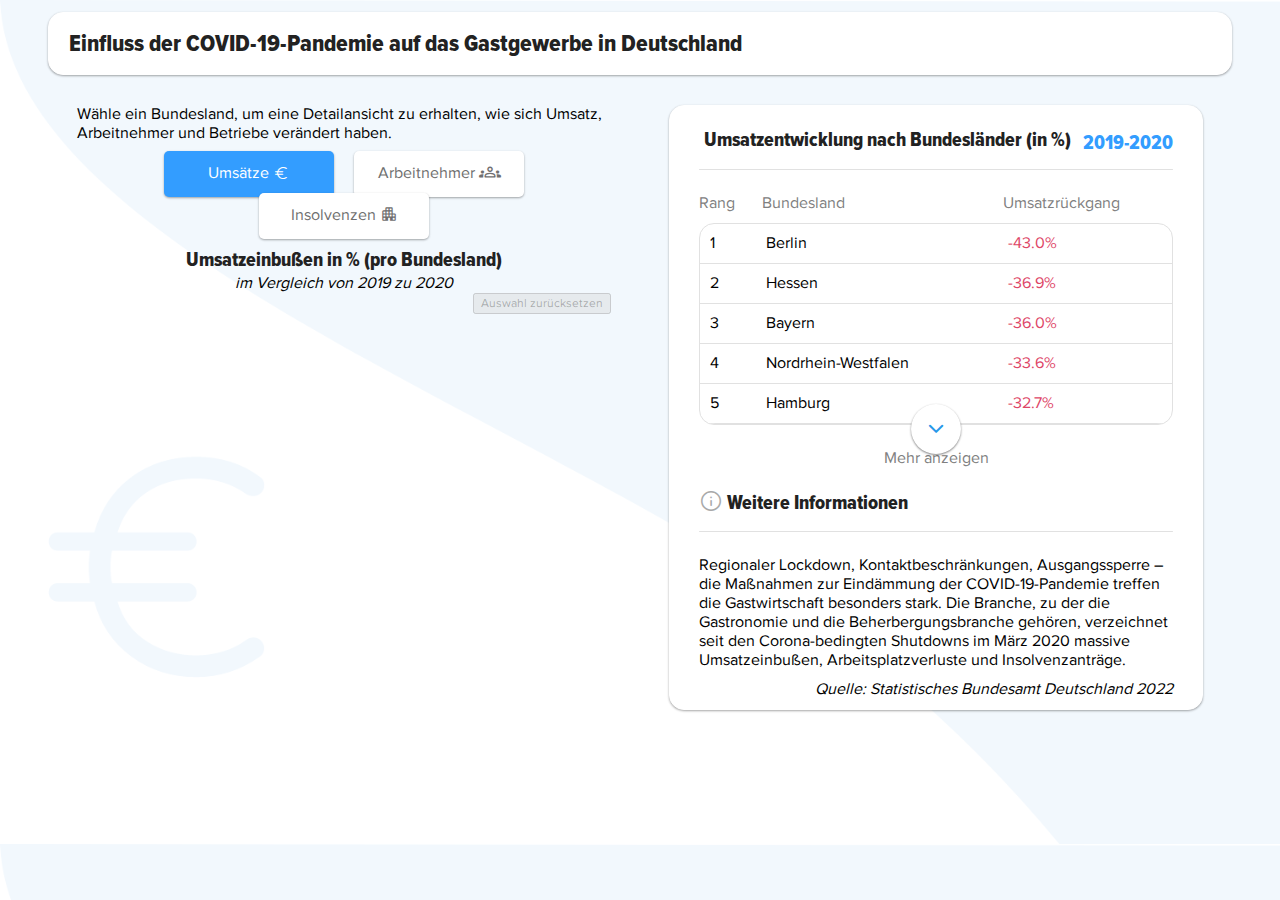
==== index.html @ 82082c4b "enabled selecting states in the ranking table" ====
<!DOCTYPE html>
<html lang="en">
   <head>
      <meta charset="UTF-8">
      <meta name="viewport" content="width=device-width, initial-scale=1.0, maximum-scale=1.0, user-scalable=no">
      <meta http-equiv="X-UA-Compatible" content="ie=edge">
      <title>Informationsvisualisierung Team 31</title>
      <link rel="stylesheet" href="./styles/styles.css">
      <script src="https://d3js.org/d3.v4.js"></script>
      <script src="./js/visualizeAreaChart.js" defer></script>
      <script src="./js/visualizeMap.js" defer></script>
      <script src="./js/visualizeRanking.js" defer></script>
      <script src="./js/heatmapColoring.js" defer></script>
      <script src="./js/dataProvider.js" defer></script>
      <link rel="stylesheet" href="https://fonts.googleapis.com/css2?family=Material+Symbols+Rounded:opsz,wght,FILL,GRAD@20..48,100..700,0..1,-50..200" />
   </head>
  
   <body>
     <!-- <div id="background" style="position: absolute; z-index:-1; width: 100%; height: 100%;" alt="Euro icon as a symbol for revenue development"></div>-->
       <div id="background" style="background-size: cover; position: absolute; z-index:-1; width: 100%; height: 100%;" alt="Euro icon as a symbol for revenue development"></div>
   <!--  <div id="bg-euros" style="  position: absolute; z-index:-1; display:block; width: 100%; height: 100%;" alt="Euro icon as a symbol for revenue development"></div>
      <div id="bg-employees" style=" background-position: left bottom; background-size: cover; position: absolute; z-index:-1; display: none; width: 100%; height: 100%;" alt="Employees icon as a symbol for employee development"></div>
      <div id="bg-insolvencies" style="background-position: left bottom; background-size: cover; position: absolute; z-index:-1; display: none; width: 100%; height: 100%;" alt="Crossed money sign as a symbol for insolvency development"></div>-->
      <!-- Grid System Structure -->
      <div class="container">
         <div class="row">
            <div class="col-6">
               <div class="card">
                  <h1 id = "mainheading">Einfluss der COVID-19-Pandemie auf das Gastgewerbe in Deutschland</h1>
               </div>
            </div>
         </div>
         <!--Buttonfilter-->
         <div class="row heatmap-row">
            <div class="col-3">
               <p id="paragraph">Wähle ein Bundesland, um eine Detailansicht zu erhalten, wie sich Umsatz, Arbeitnehmer und Betriebe verändert haben.</p>
               <div class="buttons">
                  <input type="radio" id="radio1" name="radios" onclick="reset(); displayRevenue(); divOriginalSize()" checked>
                  <label for="radio1">Umsätze&nbsp;<span class="material-symbols-rounded" id="umsaetze">
                     euro
                     </span>
                     <!--<img src="img/euro-icon.svg" alt="icon for euro" id="umsaetze">--></label>

                  <input type="radio" id="radio2" name="radios" onclick="reset(); displayEmployees(); divOriginalSize()">
                  <label for="radio2">Arbeitnehmer&nbsp;<span class="material-symbols-rounded" id="arbeitnehmer">
                     groups
                     </span>
                    <!-- <img src="img/employee-icon.svg" alt="icon for employees" id="arbeitnehmer">--></label>

                  <input type="radio" id="radio3" name="radios" onclick="reset(); displayIncolvencies(); divOriginalSize()">
                  <label for="radio3">Insolvenzen&nbsp;<span class="material-symbols-rounded" id="insolvenzen">
                     apartment
                     </span>
                    <!-- <span class="material-symbols-rounded" id="insolvenzen" alt="icon for insolvency">
                     domain_disabled
                     </span>--> </label>
               </div>
               <!--Heatmap-->
               <h2 id="heatmapheader" style="text-align:center; margin-bottom: 2px;"> Umsatzeinbußen in % (pro Bundesland) </h2>
               <center><i> im Vergleich von 2019 zu 2020</i></center>
               <right><button id="resetbutton" onclick="reset()" disabled >Auswahl zurücksetzen</button></right>
               <section class="heatmap-section" id="reset" onclick="clickPath(d)">
                  <div class="heatmap-container">
                  </div>
               </section>


               <center>
                  <!--Legende-->

                  <div class="legende">


               </center>
            </div>

            <!--Spalte rechts-->
            <!--Ranking-->
            <div class="col-3">
               <div class="card-ranking" id="ranking">
                  <div class="card-heading">
                     <div>
                        <h2 id="ranking_header_text" style="margin-left: 5px;"> Umsatzentwicklung nach Bundesländer (in %)</h2>
                     </div>
                     <span class="right">2019-2020</span>
                  </div>
                  <div class="hr-line"></div>
                 <!-- <table id="ranking-kategorien">
                     <tr>
                        <td id="rang" style="  width: 10%;
                        position: relative;">
                        Rang
                     </td>
                     <td id="bundesland" style="  width: 47%;
                     position: relative;">
                        Bundesland
                     </td>
                       <td id="wert" style=" width: 31%;
                       position: relative;">
                                 Umsatzrückgang
                              </td>
                              </tr>
                  </table>-->
                  <table id="ranking-kategorien" style="border: none !important;">
                     <tr style="border-bottom: none;">
                 <td class="Rang" id="rang" style="width: 11.5%; border: none;
                        position: relative;">Rang</td>
                  <td class="Bundesland" style="  width: 44%; border: none;
                     position: relative;" id="bundesland">Bundesland</td>
                  <td class="Wert" style=" width: 31%;
                       position: relative; border: none;" id="wert">Umsatzrückgang</td>
                 </tr>
               </table>
                  <div class="ranking-card">
                     <div style="height: 200px; width: 100%; overflow: auto;" id="ranking_div" class="Ranking-table">  
                        <table id="Ranking-table"></table>
                      </div>
                     <center style="height: 0px">
                        <button class="button-rund" onclick="expandRanking()"><span class="material-symbols-rounded" id="extend">keyboard_arrow_down
                        </span></button>
                  </div>
                  <p id="hint">Mehr anzeigen</p> </center>
                  <!--Hintergrundinformationen-->
                  <h2 id="mehr-infos"><span class="material-symbols-rounded" id="information">
                     info
                     </span> Weitere Informationen
                  </h2>
                  <div class="hr-line" id="hr-line"></div>
                  <p id="additional-info">
                     Regionaler Lockdown, Kontaktbeschränkungen, Ausgangssperre – die Maßnahmen zur Eindämmung der COVID-19-Pandemie treffen die Gastwirtschaft besonders stark. Die Branche, zu der die Gastronomie und die Beherbergungsbranche gehören, verzeichnet seit den Corona-bedingten Shutdowns im März 2020 massive Umsatzeinbußen, Arbeitsplatzverluste und Insolvenzanträge.<br>
                  </p>
                  <i id="quelle">Quelle: Statistisches Bundesamt Deutschland 2022</i>
               </div>

               <!--------------------------------Hier beginnt die Graph Section-------------------------------->
               
               <div class="graph-section" id="card-graph" style="display: none;">
                  <button class="close-button"><span class="material-symbols-rounded" style="font-size: 30px; color: #2798E9; " onclick="changeEuro(); reset();">close
                  </span></button>
                  <div class="card-heading">
                     <div>
                        <span class="material-symbols-rounded" style="color: #9F4F5E; position: relative; top: 4px;">trending_down</span>
                        <h2 id="unterueberschrift-text" style="margin-left: 5px;">Umsatzentwicklung in ...</h2>
                     </div>
                     <span class="right" id="card-years">2016-2021</span>
                  </div>
                  <div class="hr-line"></div>
                  <div id="dataviz_areaplot"></div>
                  <!--Legende-->
                  <div class="legende-graph" style="text-align:left;">
                     <b> Legende </b> <br>
                     <div class="legend-position">
                        <div class="legend-color" id="kategorie"></div>
                        <div class="legend-unit" id="legend-unit">
                        Umsätze in Millionen €
                        </div>
                     </div>
                  <br/>
                     <div class="legend-position">
                        <div class="legend-color" id="pandemie-zeitraum"></div>
                        Zeitraum der Corona-Pandemie
                     </div>
                     <br>
                     <div class="legend-position">
                        <div class="legend-color" id="pandemie-beginn"></div>
                        Beginn der Corona-Pandemie 2020
                     </div>
                  </div>
                  <p class="hinweis" style=" color: grey; ">  <span class="material-symbols-rounded" id="cursor" style="color: darkgrey; ">
                     arrow_selector_tool
                     </span>&nbsp;Bewege den Cursor über einzelne Punkte, um genaue Werte zu entdecken!
                  </p>
               </div>
            </div>
         </div>
      </div>
   </body>
</html>
---- styles/styles.css ----
.material-symbols-rounded {
  font-variation-settings:
  'FILL' 0,
  'wght' 400,
  'GRAD' 0,
  'opsz' 48
}

*{
  box-sizing: border-box;
  font-family: "Proximanova Regular";
  font-size: 16px;
}

*:not(.buttons){
  box-sizing : border-box;
}

/*Fonts*/
@font-face {
  font-family: "Proximanova Light";
  src: url("../fonts/proximanova-light.woff") format("woff");
  font-weight: normal;
  font-style: normal;
}
@font-face {
  font-family: "Proximanova Regular";
  src: url("../fonts/proximanova-regular.woff") format("woff");
  font-weight: normal;
  font-style: normal;
}
@font-face {
  font-family: "Proximanova SemiBold";
  src: url("../fonts/proximanova-semibold.woff") format("woff");
  font-weight: normal;
  font-style: normal;
}
@font-face {
  font-family: "Proximanova Bold";
  src: url("../fonts/proximanova-bold.woff") format("woff");
  font-weight: normal;
  font-style: normal;
}
@font-face {
  font-family: "Proximanova ExtraBold";
  src: url("../fonts/proximanova-extrabld.woff") format("woff");
  font-weight: normal;
  font-style: normal;
}

@font-face {
  font-family: "Proximanova Condensed ExtraBold";
  src: url("../fonts/proximanova-condensed-extrabold.woff") format("woff");
  font-weight: normal;
  font-style: normal;
}

body{
  margin: 0;
  background-size: cover; 
background-image: url(../img/bg-euros2.png);
 /* -webkit-transition: background-image 0.2s ease-in-out;
transition: background-image 0.2s ease-in-out;*/
/*wenn wir scrollen abstellen wollen*/
overflow: hidden;
}

/*
.remove-bg {
  background-image: none;
}*/

#background {
  background-size: cover; 
  transition: background-image 0.5s ease-in-out;
}

.fade-in {
  animation: fadeIn 0.5s;
}

@keyframes fadeIn {
  from { opacity: 0; }
  to { opacity: 1; }
}

#umsaetze {
  font-size:16px;
  vertical-align: -3px;
}

#insolvenzen {
  font-size:18px;
  width:18px;
  vertical-align: -3px;
}

#arbeitnehmer {
  font-size:22px;
  vertical-align:-5px;
}

#down {
  position: relative; 
  top: 6px;
}

#information {
  color: darkgrey; 
  position: relative; 
  top: 4px;
  visibility: visible;
}

#quelle {
float:right;
display: block;
visibility: visible;
}

#wert {
 color:grey; 
 border: none;
 text-align: inherit;
 padding: 0;
}

#wert2 {
  color:grey; 
  margin-top:-10px;
  display: inline-block;
  border: none;
  content: ""
 }

#bundesland {
  color:grey; 
  border: none;
  text-align: inherit;
  padding: 0;
}

#rang {
  color:grey; 
  border: none;
  text-align: inherit;
  padding: 0;
}

.graph-section {
  display: block;
  background-color: white; 
  border: 1px solid white; 
  border-radius: 15px; 
  box-shadow: 0 1px 3px rgba(0,0,0,0.12), 0 1px 2px rgba(0,0,0,0.24);
  padding-left: 1.8rem !important;
    padding-right: 1.8rem !important;
}

#arbeitnehmer-ranking {
  display: none;
}

#insolvenzen-ranking {
  display: none;
}

/*Federal States*/

.background {
  fill: none;
  stroke-width: 3.5px;
  pointer-events: all;
}

#states {
  stroke: white;
  stroke-width: 0.5px;
}

.bundesland{
  shape-rendering: crispEdges;
  
}

.bundesland:hover{
  stroke: white;
  stroke-linejoin: bevel;
  stroke-width: 2px;
  filter: brightness(1.1)!important;
  
}

#states .active {
  stroke: white;
  stroke-linejoin: bevel;
  stroke-width: 3.5px;
  filter: brightness(1.1);
}

.graticuleLine {
  fill: none;
  stroke: none;
}

.heatmap-row{
  position:relative;
}

.mouseoverBox{
  z-index: 2;
  position: absolute;
  pointer-events: none;
  display: none;
  width: auto;
  height: auto;
  background-color: white;
  box-shadow: 0px 1px 4px lightgrey;
  border-radius: 15px;
  -webkit-animation:fadeIn 0.7s;
  animation: fadeIn 0.7s;

}
@-webkit-keyframes fadeIn {
  0% { opacity: 0; }
  50% { opacity: 0; }
  100% { opacity: 1; }
}
@keyframes fadeIn {
  0% { opacity: 0; }
  50% { opacity: 0; }
  100% { opacity: 1; }
}

.heatmap-container{
  width: 500px;
  margin-left:auto;
  margin-right: auto;
  position: relative;
}

.heatmap-section {
  width:auto;
  height: 550px; 
  margin-top: -50px;
}

#BAYERN-Mouseover{
  left: 27%;
  top: 360px;
}
#BADEN-WÜRTTEMBERG-Mouseover{
  left: 22%;
  top: 400px;
}
#SACHSEN-Mouseover{
  left: 30%;
  top: 280px;
}
#THÜRINGEN-Mouseover{
  left: 26%;
  top: 295px;
}
#RHEINLAND-PFALZ-Mouseover{
  left: 17%;
  top: 330px;
}
#SAARLAND-Mouseover{
  left: 16%;
  top: 380px;
}
#HESSEN-Mouseover{
  left: 22%;
  top: 300px;
}
#SACHSEN-ANHALT-Mouseover{
  left: 27%;
  top: 210px;
}
#BRANDENBURG-Mouseover{
  left: 30%;
  top: 200px;
}
#BERLIN-Mouseover{
  left: 31%;
  top: 215px;
}
#MECKLENBURG-VORPOMMERN-Mouseover{
  left: 28%;
  top: 135px;
}
#SCHLESWIG-HOLSTEIN-Mouseover{
  left: 22%;
  top: 115px;
}
#HAMBURG-Mouseover{
  left: 23%;
  top: 160px;
}
#NIEDERSACHSEN-Mouseover{
  left: 22%;
  top: 180px;
}
#BREMEN-Mouseover{
  left: 21%;
  top: 190px;
}
#NORDRHEIN-WESTFALEN-Mouseover{
  left: 18%;
  top: 250px;
}

.revenue-reduction-state-name{
  padding: 15px 10px 0px 10px;
  font-size: 17px;
  font-family: Proximanova SemiBold;
  margin: 0px;
}
.revenue-reduction-state-signature{
  font-family: Proximanova Regular;
  font-style: italic;
  font-size: 15px;
  padding: 0px 10px 5px 10px;
  margin: 0px;
}
.revenue-reduction-description-one,.revenue-reduction-description-two {
  font-family: Proximanova Light;
  font-size: 15px;
  margin-top: 0px;
  margin-bottom: 0px;
  padding: 0px 10px 0px 10px;
}
.revenue-reduction-description-two {
  padding-bottom: 15px;
}


/*Federal States End*/

.ranking-area {
  overflow-y: scroll;
  height: 100px;
  resize: none; /* Remove this if you want the user to resize the textarea */
}

.ranking-card {
  box-shadow: 0 1px 3px rgba(0,0,0,0.12), 0 1px 2px rgba(0,0,0,0.24);
  transition: all 0.3s cubic-bezier(.25,.8,.25,1);
  background-color: white; 
  border: 1px solid white; border-radius: 15px;
  margin-bottom: 10px;
  box-shadow:none; 
  border-color: #E1E1E1; 
  margin-top:10px;
}

html{
  font-size: 16px;
}

#hint {
  color: grey; 
  text-align: center; 
  margin-top: 5%;
}

.hinweis {
  font-size:16px;
}

/*Abtrennungslinie unter Überschriften*/
.hr-line{
  margin-top: 2px;
  margin-bottom: 24px; 
  width:100%; 
  border-radius: 5px; 
  height:1px; 
  background-color:#E1E1E1; 
  padding-right:5%;
  visibility: visible;
}

/*Legende*/

.legend-position {
  margin-right: 20px; 
  display: inline-block;

}

.legend-color {
  margin-right:8px; 
  position: relative;
  display: inline-block;
  width:15px; 
  height:15px;
  margin-bottom:-2px;
  margin-top:10px;
  border: 1px solid white;
}

div.legende{
  display: flex;
  justify-content: center;
}

.legend-unit {
  display: inline-block;
}

#first-r {
  background-color:#E4CDD1;
}
#second-r{
  background-color:#D2ACB2;
}
#third-r {
  background-color:#BF8993;
}
#fourth-r {
  background-color:#AD6775;
}
#fifth-r {
  background-color: #9B4557;
}

#first-e {
  background-color:#E3E5F1;
}
#second-e{
  background-color:#C9CBE3;
}
#third-e {
  background-color:#ADB1D5;
}
#fourth-e {
  background-color:#9297C7;
}
#fifth-e {
  background-color: #757CB9;
}

#positive-i{
  background-color:#616363;
  margin-left: 35px;
}
#first-i {
  background-color:#D1E3EF;
}
#second-i{
  background-color:#B2D1E4;
}
#third-i {
  background-color:#93BFDA;
}
#fourth-i {
  background-color:#73ABCE;
}
#fifth-i {
  background-color: #549AC5;
}
.legendHeaderContainer{
  position: absolute;
}



.legendHeader{
  font-family: "Proximanova SemiBold";
  position: absolute;
  min-width: 103px;
  top: -50px;
}


#pandemie-beginn {
  background-color: rgb(189, 75, 87)
}

#pandemie-zeitraum {
  background-color: #f2e8ea;
}

#kategorie {
  background-color: lightgrey;
}

section{
  padding-top: 4rem;
  padding-bottom: 4rem;
}

/** GRID-SYSTEME **/

.container{
  width: 95%;
  margin-left: auto;
  margin-right: auto;
  padding: 2px 16px;
}

.row::after{
  content: "";
  clear: both;
  display: block;
}

[class*="col-"]{
  min-height: 1px;
  float: left;
  /*padding: 0.8rem;*/
  padding-bottom: 1.25rem;
}

.col-1{
  width: 16.666%;
}

#paragraph {
  margin-top: 0;
  margin-bottom: 10px;
  visibility: visible;
}

#heatmapheader {
  margin-top: 0;
  margin-bottom: 10px;
  visibility: visible;
}

#additional-info {
  margin-top: 0;
  margin-bottom: 10px;
  visibility: visible;
}

.col-2{
  width: 33.333%;
}

.col-3{
  width: 50%;
  padding-left: 1.8rem !important;
  padding-right: 1.8rem !important;
  padding-bottom: 1.8rem !important;
  margin-bottom: 20px;
}

.col-4{
  width: 66.666%;
}

.col-6{
  width: 100%;
}

/*Fügt den Cardstil zu der rechten Spalte z.B. hinzu inkl. Hover*/
.card-ranking {
  background-color: white; 
  border: 1px solid white; 
  border-radius: 15px; 
  box-shadow: 0 1px 3px rgba(0,0,0,0.12), 0 1px 2px rgba(0,0,0,0.24);
 
  padding-left: 1.8rem !important;
  padding-right: 1.8rem !important;
  padding-bottom: 1.8rem !important;
  margin-bottom: 20px;
}

#card-umsatz:hover {
  box-shadow: 0 4px 8px 0 rgba(0,0,0,0.2);
  transition: 0.3s;
  transition: all 0.3s cubic-bezier(.25,.8,.25,1);
}

/*Hintergrund bei H1 Überschrift*/
.card {  
  box-shadow: 0 1px 3px rgba(0,0,0,0.12), 0 1px 2px rgba(0,0,0,0.24);
  transition: all 0.3s cubic-bezier(.25,.8,.25,1);
  background-color: white; 
  border: 1px solid white; border-radius: 15px;
  margin-top: 10px;
  margin-bottom: 10px;
}

.switch-card {
  box-shadow:none; 
  border-color: #E1E1E1; 
  margin-top:50px;
}

/* HEADINGS */
i {
  font-size: 16px; 
  text-align: center;
}

h1 {
  color: #222222;
  font-size: 24px !important;
  font-family: "Proximanova Condensed ExtraBold";
}

h2 {
  font-size: 20px;
  color: #222222;
  font-family: "Proximanova Condensed ExtraBold";

}

/*H1-Überschrift*/
#mainheading {
  padding-left: 20px; 
}

h3 {
  font-family: "Proximanova ExtraBold";
}

.card-heading {
  display: flex;
  justify-content: space-between;
  align-items: center;
  height: 25px;
  margin: 21.6px 0 16.6px 0;

}
.card-heading > div {
  display: flex;
  justify-items: left;
  align-items: baseline;
}

/*Überschrift rechts in Blau*/
.right {
  float: right;
  color: #339DFF;
  font-size: 20px;
  font-family: "Proximanova Condensed ExtraBold";
margin-top: 5px;
}

/*Buttons*/
.button-rund {
  border-radius: 50%;
  width: 50px;
  height: 50px;
  background-color: white;
  display: flex;
  justify-content: center;
  align-items: center;
  border-style:none;
  top:-20px;
  box-shadow: 0 1px 3px rgba(0,0,0,0.12), 0 1px 2px rgba(0,0,0,0.40);
  position:relative;
}

.close-button {
  border-radius: 50%;
  background-color: white;
  display: flex;
  justify-content: center;
  align-items: center;
  border-style:none;
  box-shadow: 0 1px 3px rgba(0,0,0,0.12), 0 1px 2px rgba(0,0,0,0.40);
  position:relative;
  margin-top: -25px; 
  float: right; 
  margin-right: -45px;  
  width: 45px ;
  height: 45px;
}

.close-button:hover {
  box-shadow: 0 1px 3px rgba(0,0,0,0.12), 0 1px 2px rgba(0,0,0,0.40);
  background-color:#F8F8F8;
}


#extend {
  font-size: 30px; 
  color: #2798E9;
  
}


.button-rund:hover{
  box-shadow: 0 1px 3px rgba(0,0,0,0.12), 0 1px 2px rgba(0,0,0,0.40);
  background-color:#F8F8F8;
}


#resetbutton {
  align-items: right;
  float:right;
  font-size: 12px;
}

#resetbutton:active:focus {
  align-items: right;
  float:right;
  font-size: 12px;
  background-color: #DBE4EA;
  padding-left: 7px;
  padding-right: 7px;
  padding-top: 2px;
  padding-bottom: 2px;
  border-width: 1px;
  border-radius: 0.15rem;
  border-color: #BDC6CC;
 color: #9EA4A8;
 border-style: outset;
}

@media (max-width: 1254px) {
  .buttons {
    flex-wrap: wrap;
    justify-content: center;
  }
  .buttons input[type="radio"] {
    width: 100px;
    margin-left:auto;
    margin-right:auto;
  }
  .buttons label {
    font-size: 14px;
    text-align: center;
  }
}

.buttons {
  text-align: center;
position: relative;
margin: 0;
  margin-bottom:2%; 
  box-sizing: content-box;
/*  position:relative;
  margin: 0;*/
 /* display: flex;
  align-items: center;
  justify-content: center;*/
}

.buttons label {
  text-align: center;
}

/* Verstecken des Radio Buttons */
input[type=radio] {
  display:none; 
}

/*Labels Radio Button */
input[type=radio] + label {
  display: inline-block;
  margin:-2px;
  margin-left: 1.5%;
  margin-right: 1.5%;

  padding: 4px;

  /*Colors*/
  border-color: #ddd;
  background: #fff;
  color: #6f6f6f;

  border-radius: 5px;
  width: 170px;
  line-height: 38px;

  box-shadow: 0 1px 3px rgba(0,0,0,0.12), 0 1px 2px rgba(0,0,0,0.24);
}



#radio1:checked + label {
  background-color: #339DFF;
}

#radio2:checked + label {
  background-color: #339DFF;
}

#radio3:checked + label {
  background-color: #339DFF;
}

/* Checked Status */
 input[type=radio]:checked + label { 

  margin:-2px;
  margin-left: 1.5%;
  margin-right: 1.5%;

  padding: 4px;

 /* padding-right: 30px;*/

  /*Colors*/
  background-color:purple;
  color: white;

  
  border-radius: 5px;
  width: 170px;
  line-height: 38px;
}




/*
input[type=radio]:hover:before {

  
   background-color:#339DFF;
   color: white;
   padding: 5px;
   border-radius: 5px;
   width: 170px;
   margin-right: 20px;
   text-align: center;
   line-height: 38px;
   margin-left: 0px;
   text-align: center;
   line-height: 38px;
   padding-right: 25px;
   text-align:center;
 }
 */

#cursor {
  /*color: black; */
  font-size:15px;
}

table {
  position: relative;
  height: 100%;
  width: 100%;
  padding-top: 15px;
  font-size: 30px;
 table-layout:auto;
  border-collapse: collapse;
}

td {
  border: 1px gray;
  text-align: left;
  padding: 10px;
}


tr{
  border-bottom: 0.8px solid rgba(128, 128, 128, 0.24);
}

/*tr:hover {
  border-radius: 20px;
}*/

.table-row:hover {
  background-color: #f2f2f2;
  cursor: pointer;
}

.hidden-row {
  display: none; /* Hide the rows by default */
}

.content {
padding: 0 18px;
max-height: 0;
overflow: hidden;
transition: max-height 0.2s ease-out;
}

th:nth-child(1), td:nth-child(1) {
  width: 10%;
  position: relative;
}

th:nth-child(2), td:nth-child(2) {
  width: 43%;
  position: relative;
}

th:nth-child(3), td:nth-child(3) {
  width: 31%;
  position: relative;
}

table tr td:nth-child(3)::before {
  /* content: "⬇"; */
  position: relative; 
  /* Add some additional styling to the descending symbol */
}

/*table tr td:nth-child(3)::after {
  content: "%";
  position: relative; 
}*/

#ranking_div table tr td:nth-child(3)::after {
  content: "%";
  position: relative; 
  /* Add some additional styling to the descending symbol */
}

#wert table tr td:nth-child(3)::after {
  content: "%" !important;
  border: none;
}


#bundesland table tr td:nth-child(2) {
  content: "" !important;
  border: none;
}

#rang table tr td:nth-child(1) {
  content: "" !important;
  border: none;
}

#wert2 table tr td:nth-child(3) {
  content: "" !important;
  border: none;
}

#wert table tr td:nth-child(3) {
  content: "" !important;
  border: none;
}


#bundesland table tr td:nth-child(2) {
  content: "" !important;
  border: none;
}

#rang table tr td:nth-child(1){
  content: "" !important;
  border: none;
}

#wert2 table tr td:nth-child(3)::after {
  content: "" !important;
  border: none;
}
/* width */
::-webkit-scrollbar {
  width: 10px;
}

/* Track */
::-webkit-scrollbar-track {
  box-shadow: inset 0 0 5px grey; 
  border-radius: 10px;
}
 
/* Handle */
::-webkit-scrollbar-thumb {
  background: rgba(103, 171, 214, 0.311); 
  border-radius: 10px;
}

/* Handle on hover */
::-webkit-scrollbar-thumb:hover {
  background: rgba(103, 171, 214, 0.493); 
}

.Ranking-table {
  border-radius: 15px;
}

.ranking-kategorien table {
  border-radius: 15px;
  position: relative;
  height: 100%;
  width: 100%;
  padding-top: 0px;
  table-layout:auto;
  border-color: transparent !important;
  border-collapse:none;
  border-bottom: none;
}
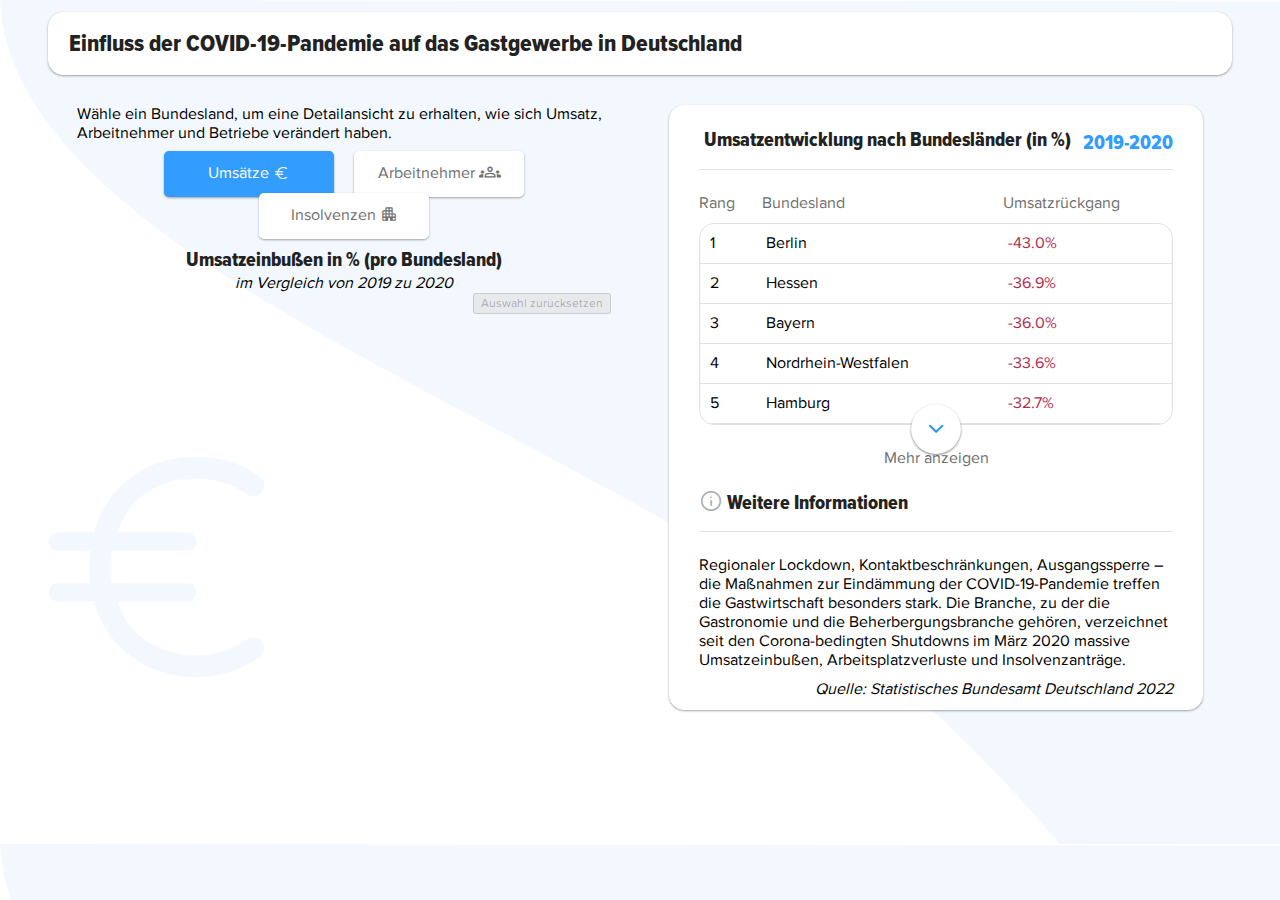
==== commit c46e2009: "Changing colors for heavier contrast" ====
--- a/index.html
+++ b/index.html
@@ -166,7 +166,7 @@
                         Beginn der Corona-Pandemie 2020
                      </div>
                   </div>
-                  <p class="hinweis" style=" color: grey; ">  <span class="material-symbols-rounded" id="cursor" style="color: darkgrey; ">
+                  <p class="hinweis" style="color: #6E6E6E;">  <span class="material-symbols-rounded" id="cursor" style="color: darkgrey; ">
                      arrow_selector_tool
                      </span>&nbsp;Bewege den Cursor über einzelne Punkte, um genaue Werte zu entdecken!
                   </p>
--- a/styles/styles.css
+++ b/styles/styles.css
@@ -119,14 +119,14 @@
 }
 
 #wert {
- color:grey; 
+ color:#6E6E6E;
  border: none;
  text-align: inherit;
  padding: 0;
 }
 
 #wert2 {
-  color:grey; 
+  color:#6E6E6E;
   margin-top:-10px;
   display: inline-block;
   border: none;
@@ -134,14 +134,14 @@
  }
 
 #bundesland {
-  color:grey; 
+  color:#6E6E6E;
   border: none;
   text-align: inherit;
   padding: 0;
 }
 
 #rang {
-  color:grey; 
+  color:#6E6E6E;
   border: none;
   text-align: inherit;
   padding: 0;
@@ -359,7 +359,7 @@
 }
 
 #hint {
-  color: grey; 
+  color: #6E6E6E;
   text-align: center; 
   margin-top: 5%;
 }
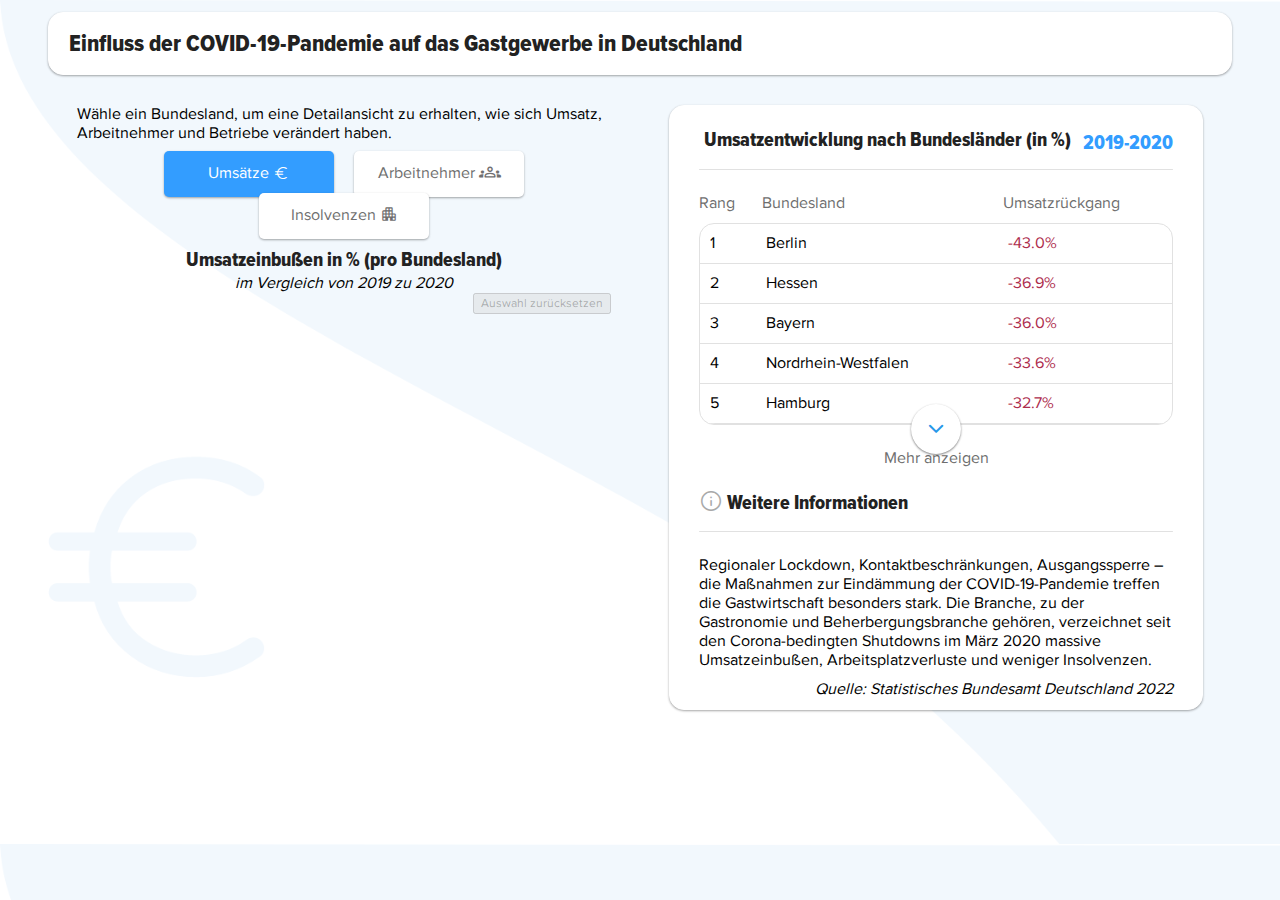
==== commit 6cc92379: "Adding border to colors, changing icon when more insolvencies, changing text" ====
--- a/index.html
+++ b/index.html
@@ -127,7 +127,7 @@
                   </h2>
                   <div class="hr-line" id="hr-line"></div>
                   <p id="additional-info">
-                     Regionaler Lockdown, Kontaktbeschränkungen, Ausgangssperre – die Maßnahmen zur Eindämmung der COVID-19-Pandemie treffen die Gastwirtschaft besonders stark. Die Branche, zu der die Gastronomie und die Beherbergungsbranche gehören, verzeichnet seit den Corona-bedingten Shutdowns im März 2020 massive Umsatzeinbußen, Arbeitsplatzverluste und Insolvenzanträge.<br>
+                     Regionaler Lockdown, Kontaktbeschränkungen, Ausgangssperre – die Maßnahmen zur Eindämmung der COVID-19-Pandemie treffen die Gastwirtschaft besonders stark. Die Branche, zu der Gastronomie und Beherbergungsbranche gehören, verzeichnet seit den Corona-bedingten Shutdowns im März 2020 massive Umsatzeinbußen, Arbeitsplatzverluste und weniger Insolvenzen.<br>
                   </p>
                   <i id="quelle">Quelle: Statistisches Bundesamt Deutschland 2022</i>
                </div>
@@ -139,7 +139,7 @@
                   </span></button>
                   <div class="card-heading">
                      <div>
-                        <span class="material-symbols-rounded" style="color: #9F4F5E; position: relative; top: 4px;">trending_down</span>
+                        <div id="indicator"></div>
                         <h2 id="unterueberschrift-text" style="margin-left: 5px;">Umsatzentwicklung in ...</h2>
                      </div>
                      <span class="right" id="card-years">2016-2021</span>
--- a/styles/styles.css
+++ b/styles/styles.css
@@ -396,7 +396,7 @@
   height:15px;
   margin-bottom:-2px;
   margin-top:10px;
-  border: 1px solid white;
+  border: 1px solid #616363;
 }
 
 div.legende{
@@ -904,6 +904,7 @@
 #ranking_div table tr td:nth-child(3)::after {
   content: "%";
   position: relative; 
+  
   /* Add some additional styling to the descending symbol */
 }
 
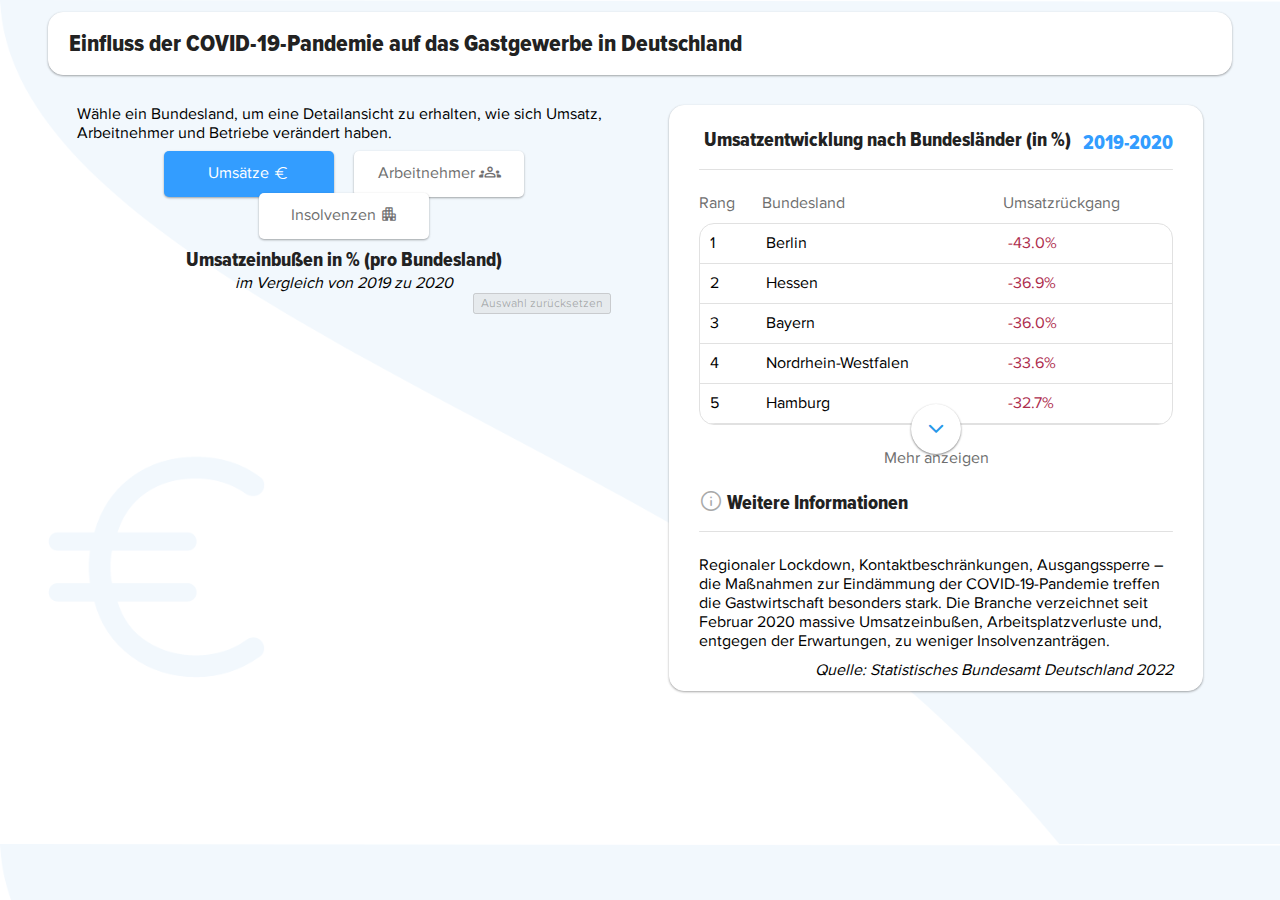
==== commit 0f11e219: "changing description a little, removing console error regaring bg" ====
--- a/index.html
+++ b/index.html
@@ -13,6 +13,7 @@
       <script src="./js/heatmapColoring.js" defer></script>
       <script src="./js/dataProvider.js" defer></script>
       <link rel="stylesheet" href="https://fonts.googleapis.com/css2?family=Material+Symbols+Rounded:opsz,wght,FILL,GRAD@20..48,100..700,0..1,-50..200" />
+      <link rel="icon" type="image/x-icon" href="img/favicon.png">
    </head>
   
    <body>
@@ -127,7 +128,7 @@
                   </h2>
                   <div class="hr-line" id="hr-line"></div>
                   <p id="additional-info">
-                     Regionaler Lockdown, Kontaktbeschränkungen, Ausgangssperre – die Maßnahmen zur Eindämmung der COVID-19-Pandemie treffen die Gastwirtschaft besonders stark. Die Branche, zu der Gastronomie und Beherbergungsbranche gehören, verzeichnet seit den Corona-bedingten Shutdowns im März 2020 massive Umsatzeinbußen, Arbeitsplatzverluste und weniger Insolvenzen.<br>
+                     Regionaler Lockdown, Kontaktbeschränkungen, Ausgangssperre – die Maßnahmen zur Eindämmung der COVID-19-Pandemie treffen die Gastwirtschaft besonders stark. Die Branche verzeichnet seit Februar 2020 massive Umsatzeinbußen, Arbeitsplatzverluste und, entgegen der Erwartungen, zu weniger Insolvenzanträgen.<br>
                   </p>
                   <i id="quelle">Quelle: Statistisches Bundesamt Deutschland 2022</i>
                </div>
--- a/styles/styles.css
+++ b/styles/styles.css
@@ -184,7 +184,7 @@
 }
 
 .bundesland:hover{
-  stroke: white;
+  stroke: #94DAFF;
   stroke-linejoin: bevel;
   stroke-width: 2px;
   filter: brightness(1.1)!important;
@@ -468,8 +468,10 @@
 .legendHeader{
   font-family: "Proximanova SemiBold";
   position: absolute;
-  min-width: 103px;
+  min-width: 107px;
   top: -50px;
+  left: -3px;
+
 }
 
 
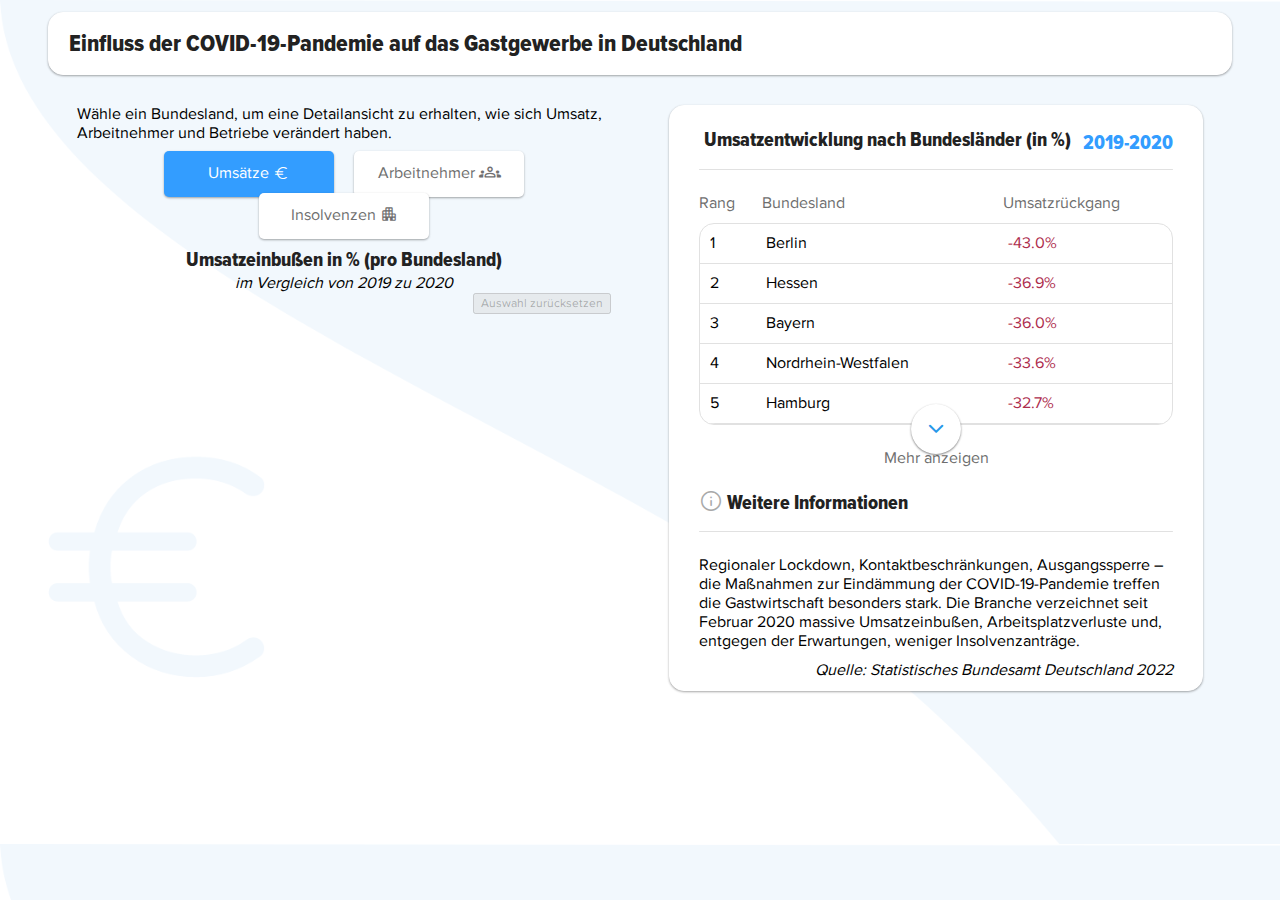
==== commit 184bd1a3: "Correcting text" ====
--- a/index.html
+++ b/index.html
@@ -128,7 +128,7 @@
                   </h2>
                   <div class="hr-line" id="hr-line"></div>
                   <p id="additional-info">
-                     Regionaler Lockdown, Kontaktbeschränkungen, Ausgangssperre – die Maßnahmen zur Eindämmung der COVID-19-Pandemie treffen die Gastwirtschaft besonders stark. Die Branche verzeichnet seit Februar 2020 massive Umsatzeinbußen, Arbeitsplatzverluste und, entgegen der Erwartungen, zu weniger Insolvenzanträgen.<br>
+                     Regionaler Lockdown, Kontaktbeschränkungen, Ausgangssperre – die Maßnahmen zur Eindämmung der COVID-19-Pandemie treffen die Gastwirtschaft besonders stark. Die Branche verzeichnet seit Februar 2020 massive Umsatzeinbußen, Arbeitsplatzverluste und, entgegen der Erwartungen, weniger Insolvenzanträge.<br>
                   </p>
                   <i id="quelle">Quelle: Statistisches Bundesamt Deutschland 2022</i>
                </div>
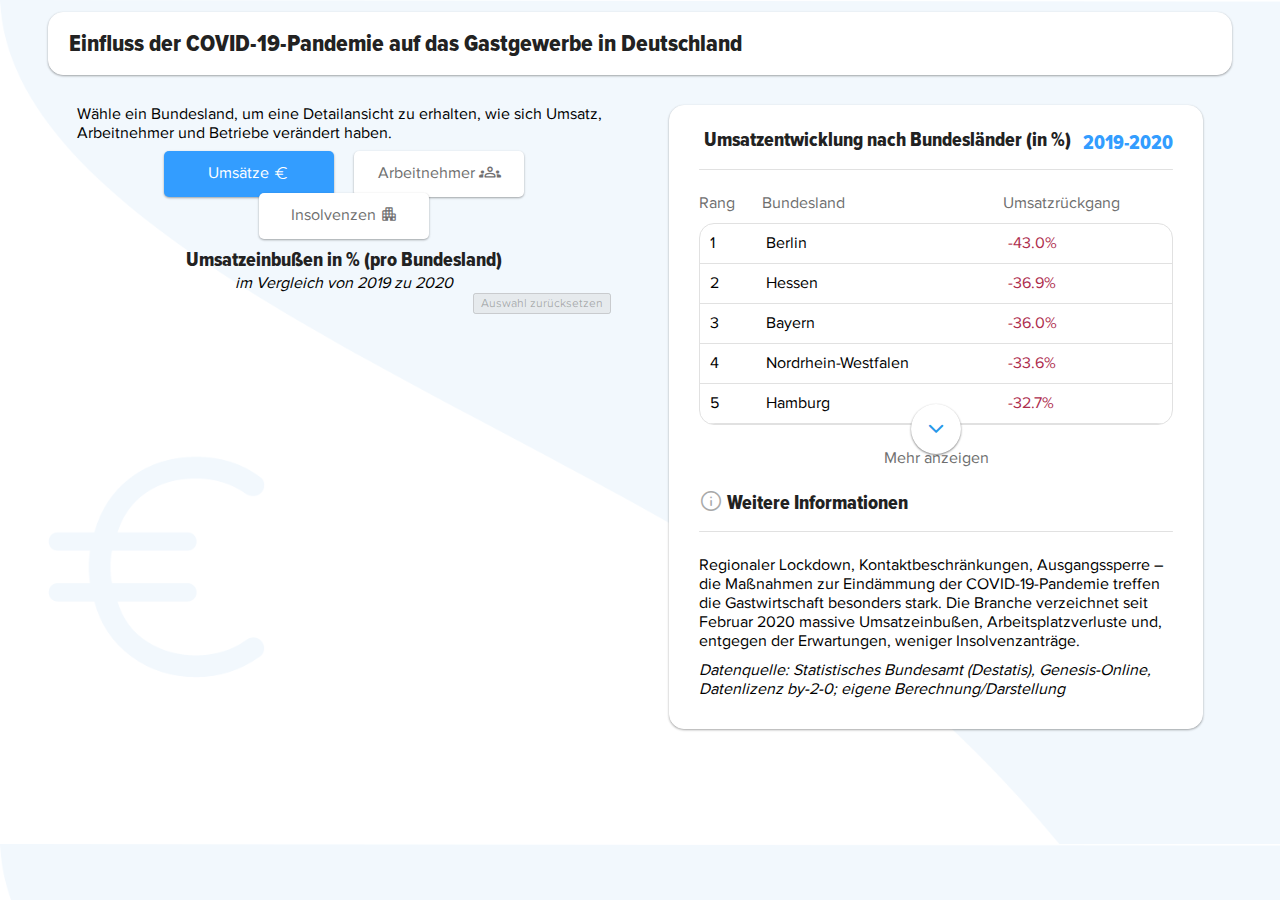
==== commit 80e4c1a5: "Updating source" ====
--- a/index.html
+++ b/index.html
@@ -130,7 +130,7 @@
                   <p id="additional-info">
                      Regionaler Lockdown, Kontaktbeschränkungen, Ausgangssperre – die Maßnahmen zur Eindämmung der COVID-19-Pandemie treffen die Gastwirtschaft besonders stark. Die Branche verzeichnet seit Februar 2020 massive Umsatzeinbußen, Arbeitsplatzverluste und, entgegen der Erwartungen, weniger Insolvenzanträge.<br>
                   </p>
-                  <i id="quelle">Quelle: Statistisches Bundesamt Deutschland 2022</i>
+                  <i id="quelle">Datenquelle: Statistisches Bundesamt (Destatis), Genesis-Online, <a href="https://www.govdata.de/dl-de/by-2-0" target="_blank" style="color:black; text-decoration:none;">Datenlizenz by-2-0;</a> eigene Berechnung/Darstellung</i>
                </div>
 
                <!--------------------------------Hier beginnt die Graph Section-------------------------------->
--- a/styles/styles.css
+++ b/styles/styles.css
@@ -113,8 +113,6 @@
 }
 
 #quelle {
-float:right;
-display: block;
 visibility: visible;
 }
 
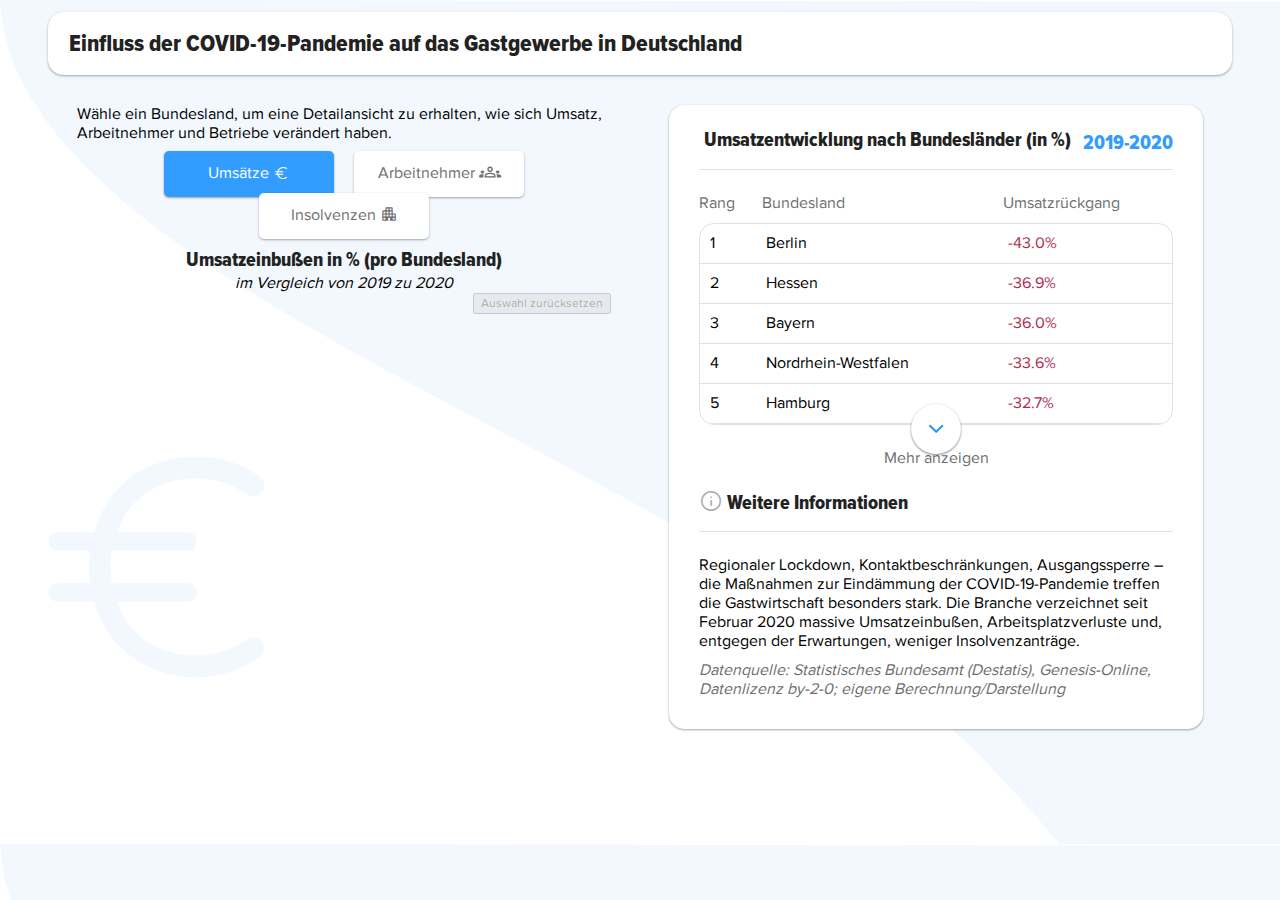
==== commit c94cd723: "Source style update" ====
--- a/index.html
+++ b/index.html
@@ -130,7 +130,7 @@
                   <p id="additional-info">
                      Regionaler Lockdown, Kontaktbeschränkungen, Ausgangssperre – die Maßnahmen zur Eindämmung der COVID-19-Pandemie treffen die Gastwirtschaft besonders stark. Die Branche verzeichnet seit Februar 2020 massive Umsatzeinbußen, Arbeitsplatzverluste und, entgegen der Erwartungen, weniger Insolvenzanträge.<br>
                   </p>
-                  <i id="quelle">Datenquelle: Statistisches Bundesamt (Destatis), Genesis-Online, <a href="https://www.govdata.de/dl-de/by-2-0" target="_blank" style="color:black; text-decoration:none;">Datenlizenz by-2-0;</a> eigene Berechnung/Darstellung</i>
+                  <i id="quelle">Datenquelle: Statistisches Bundesamt (Destatis), Genesis-Online, <a href="https://www.govdata.de/dl-de/by-2-0" target="_blank" style="color: #6E6E6E; text-decoration:none;">Datenlizenz by-2-0;</a> eigene Berechnung/Darstellung</i>
                </div>
 
                <!--------------------------------Hier beginnt die Graph Section-------------------------------->
--- a/styles/styles.css
+++ b/styles/styles.css
@@ -114,6 +114,7 @@
 
 #quelle {
 visibility: visible;
+color: #6E6E6E;
 }
 
 #wert {
